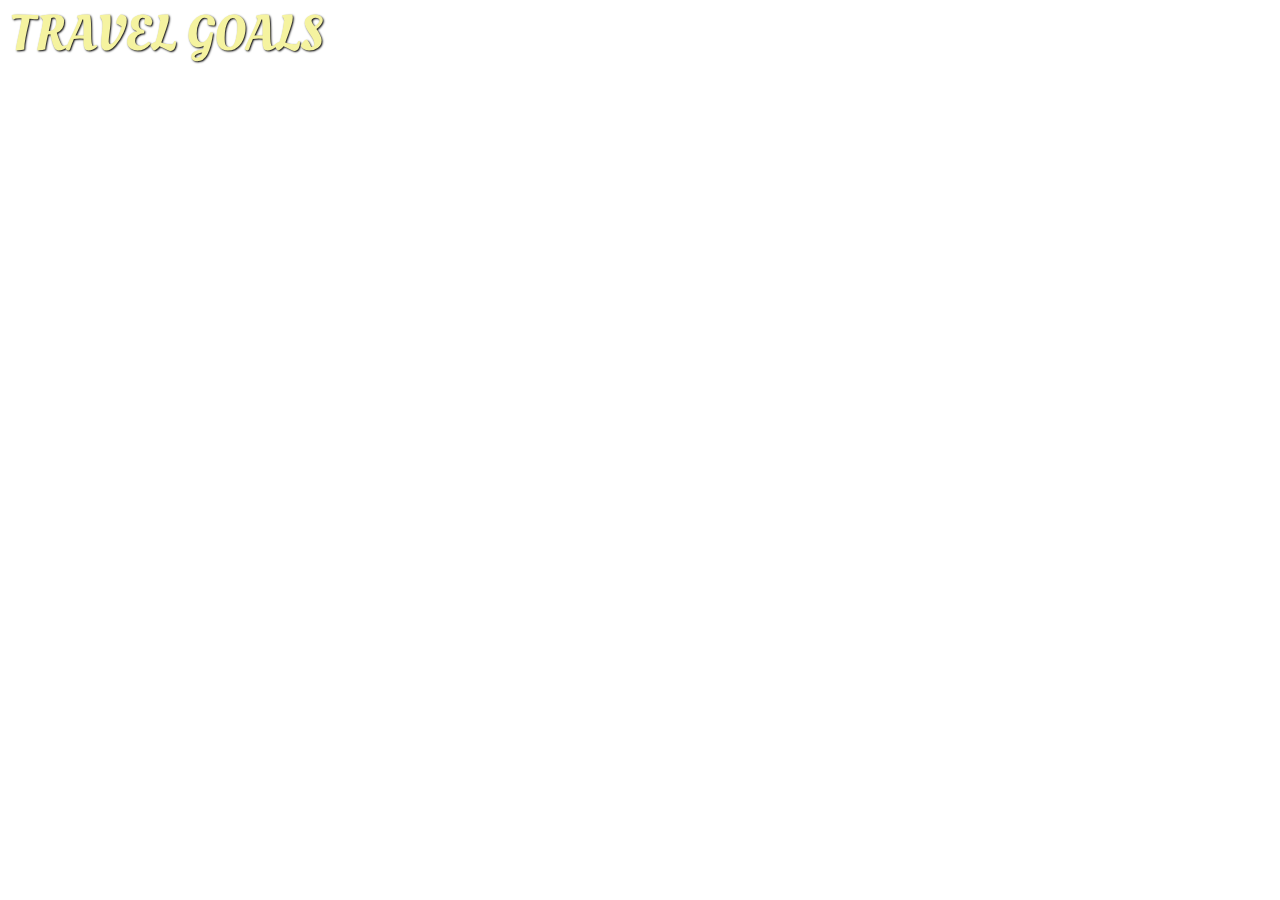
==== index.html @ 05132734 "Update logo" ====
<!DOCTYPE html>
<html lang="mx-ES">
<head>
    <meta charset="UTF-8">
    <link
      href="https://fonts.googleapis.com/css2?family=Raleway:wght@700&family=Oleo+Script:wght@700&family=Quicksand:wght@300;500;700&display=swap"
      rel="stylesheet"
    />
    <link rel="stylesheet" href="/shared.css">
    <link rel="stylesheet" href="/styles.css">
    <title>Travel Goals</title>
</head>
<body>
    <header>
        <div id="page-logo">
            <a href="/index.html">Travel Goals</a>
        </div>
        
        <nav>

        </nav>
    </header>
    <main>
        <section></section>
        <section></section>
    </main>
    <footer>

    </footer>
</body>
</html>
---- shared.css ----
body{
    font-family: "Quicksand", sans-serif;
    margin: 0;
}
#page-logo a{
 padding: 10px;
 font-family: "Oleo Script", sans-serif;
 color: rgb(245, 243, 160);
 font-size: 50px;
 text-decoration: none;
 text-transform: uppercase;
 text-shadow: 1px 1px 2px rgb(0, 0, 0);
}
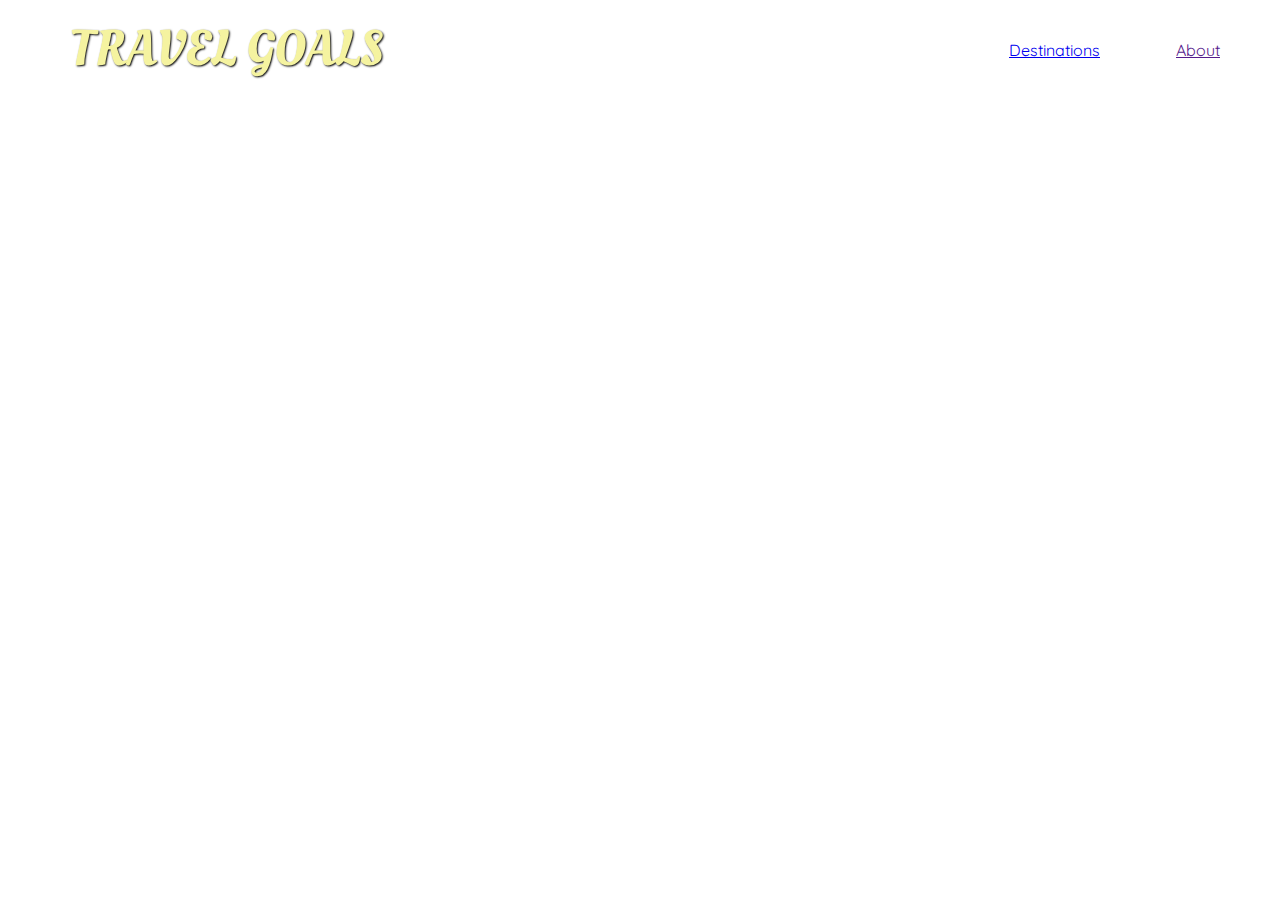
==== commit 70d2f9b7: "update nav" ====
--- a/index.html
+++ b/index.html
@@ -11,13 +11,15 @@
     <title>Travel Goals</title>
 </head>
 <body>
-    <header>
+    <header id="Container">
         <div id="page-logo">
             <a href="/index.html">Travel Goals</a>
         </div>
-        
         <nav>
-
+            <ul>
+                <li><a href="/places.html">Destinations</a></li>
+                <li><a href="">About</a></li>
+            </ul>
         </nav>
     </header>
     <main>
--- a/shared.css
+++ b/shared.css
@@ -2,6 +2,14 @@
     font-family: "Quicksand", sans-serif;
     margin: 0;
 }
+#Container{
+    display: flex;
+    align-items: center;
+    justify-content: space-between;
+    padding: 15px 60px;
+
+}
+
 #page-logo a{
  padding: 10px;
  font-family: "Oleo Script", sans-serif;
@@ -10,4 +18,17 @@
  text-decoration: none;
  text-transform: uppercase;
  text-shadow: 1px 1px 2px rgb(0, 0, 0);
+}
+
+header ul{
+    list-style: none;
+    margin: 0;
+    padding: 0;
+    display: flex;
+    justify-content: flex-end;
+}
+header li{
+    width: 100px;
+    text-align: right;
+    margin-left: 20px;
 }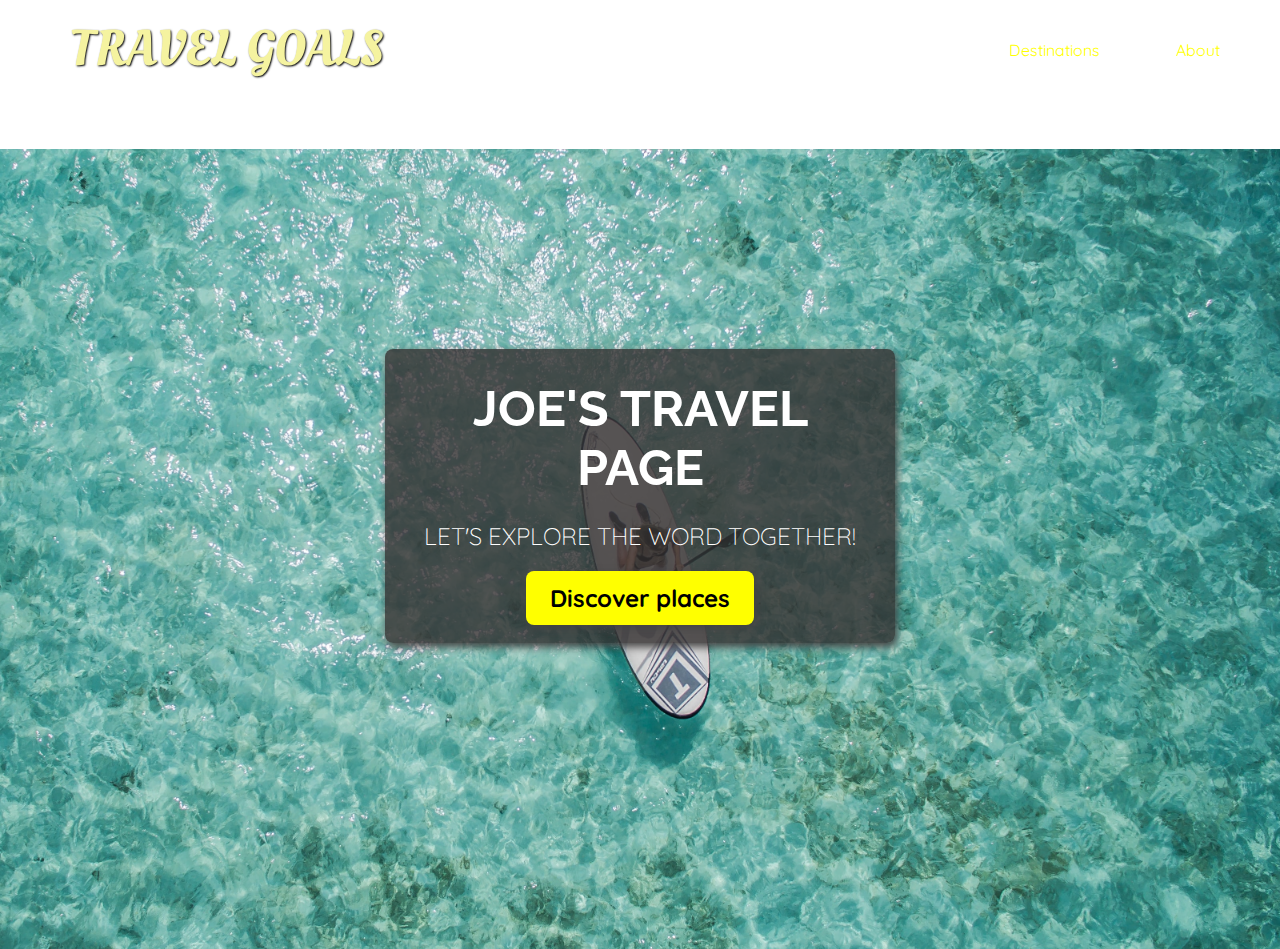
==== commit 0ce2f986: "update section hero" ====
--- a/index.html
+++ b/index.html
@@ -1,15 +1,16 @@
 <!DOCTYPE html>
 <html lang="mx-ES">
+
 <head>
     <meta charset="UTF-8">
     <link
-      href="https://fonts.googleapis.com/css2?family=Raleway:wght@700&family=Oleo+Script:wght@700&family=Quicksand:wght@300;500;700&display=swap"
-      rel="stylesheet"
-    />
+        href="https://fonts.googleapis.com/css2?family=Raleway:wght@700&family=Oleo+Script:wght@700&family=Quicksand:wght@300;500;700&display=swap"
+        rel="stylesheet" />
     <link rel="stylesheet" href="/shared.css">
     <link rel="stylesheet" href="/styles.css">
     <title>Travel Goals</title>
 </head>
+
 <body>
     <header id="Container">
         <div id="page-logo">
@@ -23,11 +24,18 @@
         </nav>
     </header>
     <main>
-        <section></section>
-        <section></section>
+        <section id="hero">
+            <div id="hero-container">
+                <h1>Joe's Travel Page</h1>
+                <p>Let's explore the word together!</p>
+                <a href="/places.html">Discover places</a>
+            </div>
+        </section>
+        <section id="highlights"></section>
     </main>
     <footer>
 
     </footer>
 </body>
+
 </html>--- a/shared.css
+++ b/shared.css
@@ -26,9 +26,15 @@
     padding: 0;
     display: flex;
     justify-content: flex-end;
+    
 }
 header li{
     width: 100px;
     text-align: right;
     margin-left: 20px;
+}
+
+header li a{
+    text-decoration: none;
+    color: yellow;
 }--- a/styles.css
+++ b/styles.css
@@ -0,0 +1,51 @@
+#hero{
+    height: 800px;
+    background-image: url("/assets/images/ocean.jpg");
+    background-position: center;
+    background-size: cover;
+}
+main{
+    text-align: center;
+    }
+
+#hero-container{
+    width: 450px;
+    margin: 50px auto 0 auto;
+    background-color: rgba(51, 47, 47, 0.8);
+    box-shadow: 2px 4px 8px rgb(68, 67, 67);
+    border-radius: 8px;
+    padding: 30px;
+    position: relative;
+    top: 200px;
+}
+
+#hero-container h1{
+   color: white;
+   text-transform: uppercase;
+   font-size: 50px;
+   font-family: "Raleway", sans-serif;
+   margin: 0;
+}
+
+#hero-container p{
+    color: white;
+    text-transform: uppercase;
+    font-size: 24px;
+    font-weight: 300;
+    margin-bottom: 32px;
+}
+
+#hero-container a{
+    padding: 12px 24px;
+    border-radius: 8px;
+    box-shadow: 2px 3px 8px rgb(68, 67, 67);
+    color: black;
+    font-size: 24px;
+    font-weight: 700;
+    background-color: yellow;
+    text-decoration: none;
+}
+
+#hero-container a:hover{
+    background-color: rgb(255, 238, 0);
+}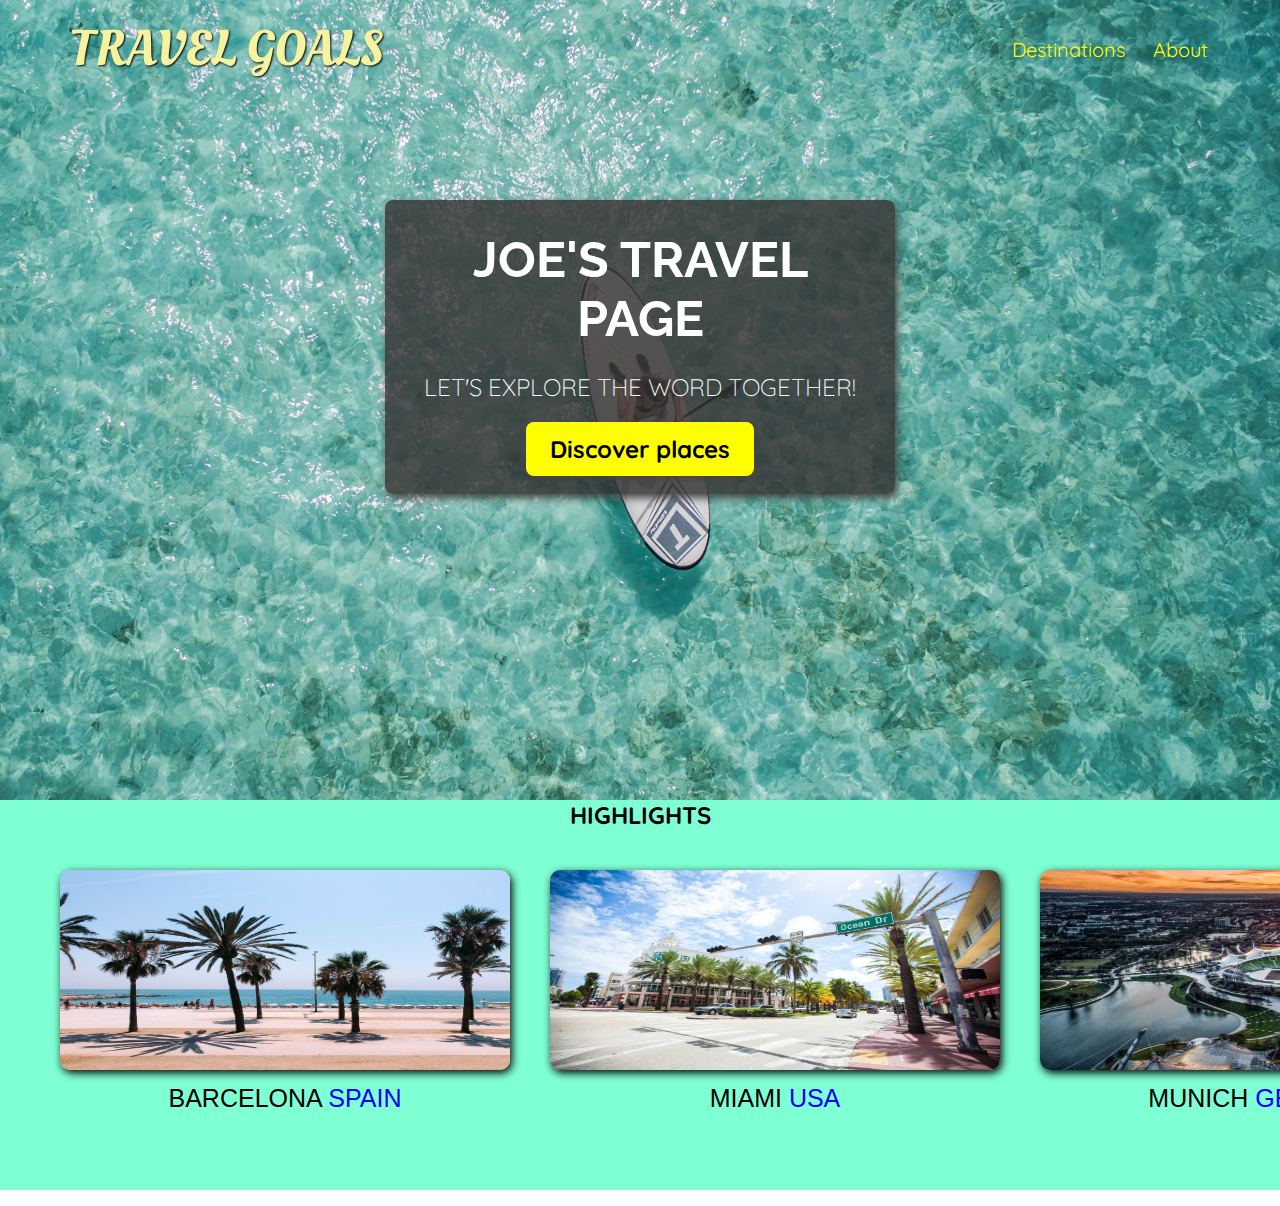
==== commit 9a2c9474: "update highlights" ====
--- a/index.html
+++ b/index.html
@@ -31,7 +31,16 @@
                 <a href="/places.html">Discover places</a>
             </div>
         </section>
-        <section id="highlights"></section>
+        <section id="highlights">
+            <h2>highlights</h2>
+            <ul>
+                <li><img src="/assets/images/places/barcelona.jpg" alt="Barcelona">
+                <p>Barcelona <a href="">Spain</a></p>
+                </li>
+                <li><img src="/assets/images/places/miami.jpg" alt="Miami"> <p> Miami <a href="">USA</a></p></li>
+                <li><img src="/assets/images/places/munich.jpg" alt="Munich"><p>Munich <a href="">Germany</a></p></li>
+            </ul>
+        </section>
     </main>
     <footer>
 
--- a/shared.css
+++ b/shared.css
@@ -1,13 +1,19 @@
 body{
     font-family: "Quicksand", sans-serif;
     margin: 0;
+
 }
 #Container{
     display: flex;
     align-items: center;
     justify-content: space-between;
     padding: 15px 60px;
-
+    position: absolute;
+    top: 0;
+    left: 0;
+    width: 100%;
+    box-sizing: border-box;
+    background-color: transparent;
 }
 
 #page-logo a{
@@ -37,4 +43,15 @@
 header li a{
     text-decoration: none;
     color: yellow;
-}+    font-size: 20px;
+    padding: 12px;
+    text-shadow: 1px 1px 2px rgba(0, 0, 0, 0.2);
+    border-radius: 6px;
+}
+
+header li a:hover{
+    color: rgb(77, 77, 77);
+    background-color: rgb(255, 251, 0);
+}
+
+
--- a/styles.css
+++ b/styles.css
@@ -1,16 +1,17 @@
-#hero{
+#hero {
     height: 800px;
     background-image: url("/assets/images/ocean.jpg");
     background-position: center;
     background-size: cover;
 }
-main{
+
+main {
     text-align: center;
-    }
+}
 
-#hero-container{
+#hero-container {
     width: 450px;
-    margin: 50px auto 0 auto;
+    margin: 0px auto 0 auto;
     background-color: rgba(51, 47, 47, 0.8);
     box-shadow: 2px 4px 8px rgb(68, 67, 67);
     border-radius: 8px;
@@ -19,15 +20,15 @@
     top: 200px;
 }
 
-#hero-container h1{
-   color: white;
-   text-transform: uppercase;
-   font-size: 50px;
-   font-family: "Raleway", sans-serif;
-   margin: 0;
+#hero-container h1 {
+    color: white;
+    text-transform: uppercase;
+    font-size: 50px;
+    font-family: "Raleway", sans-serif;
+    margin: 0;
 }
 
-#hero-container p{
+#hero-container p {
     color: white;
     text-transform: uppercase;
     font-size: 24px;
@@ -35,7 +36,7 @@
     margin-bottom: 32px;
 }
 
-#hero-container a{
+#hero-container a {
     padding: 12px 24px;
     border-radius: 8px;
     box-shadow: 2px 3px 8px rgb(68, 67, 67);
@@ -46,6 +47,56 @@
     text-decoration: none;
 }
 
-#hero-container a:hover{
+#hero-container a:hover {
     background-color: rgb(255, 238, 0);
+}
+
+#highlights {
+    width: 100%;
+    box-sizing: border-box;
+    background-color: aquamarine;
+    
+}
+
+#highlights ul {
+
+    display: flex;
+}
+
+#highlights li {
+    list-style: none;
+    margin: 20px;
+    height: 300px;
+}
+
+#highlights li img {
+    width: 450px;
+    border-radius: 10px;
+    height: 200px;
+    box-shadow: 2px 3px 8px rgb(0, 0, 0);
+}
+
+#highlights li a {
+    text-decoration: none;
+    color: blue;
+    font-size: 25px;
+    font-family: sans-serif;
+    font-weight: 300;
+    text-transform: uppercase;
+}
+
+#highlights li p {
+    text-decoration: none;
+    color: black;
+    font-size: 25px;
+    font-family: sans-serif;
+    font-weight: 300;
+    text-transform: uppercase;
+    margin: 10px;
+
+}
+
+#highlights h2 {
+    text-transform: uppercase;
+    margin-top: 0;
 }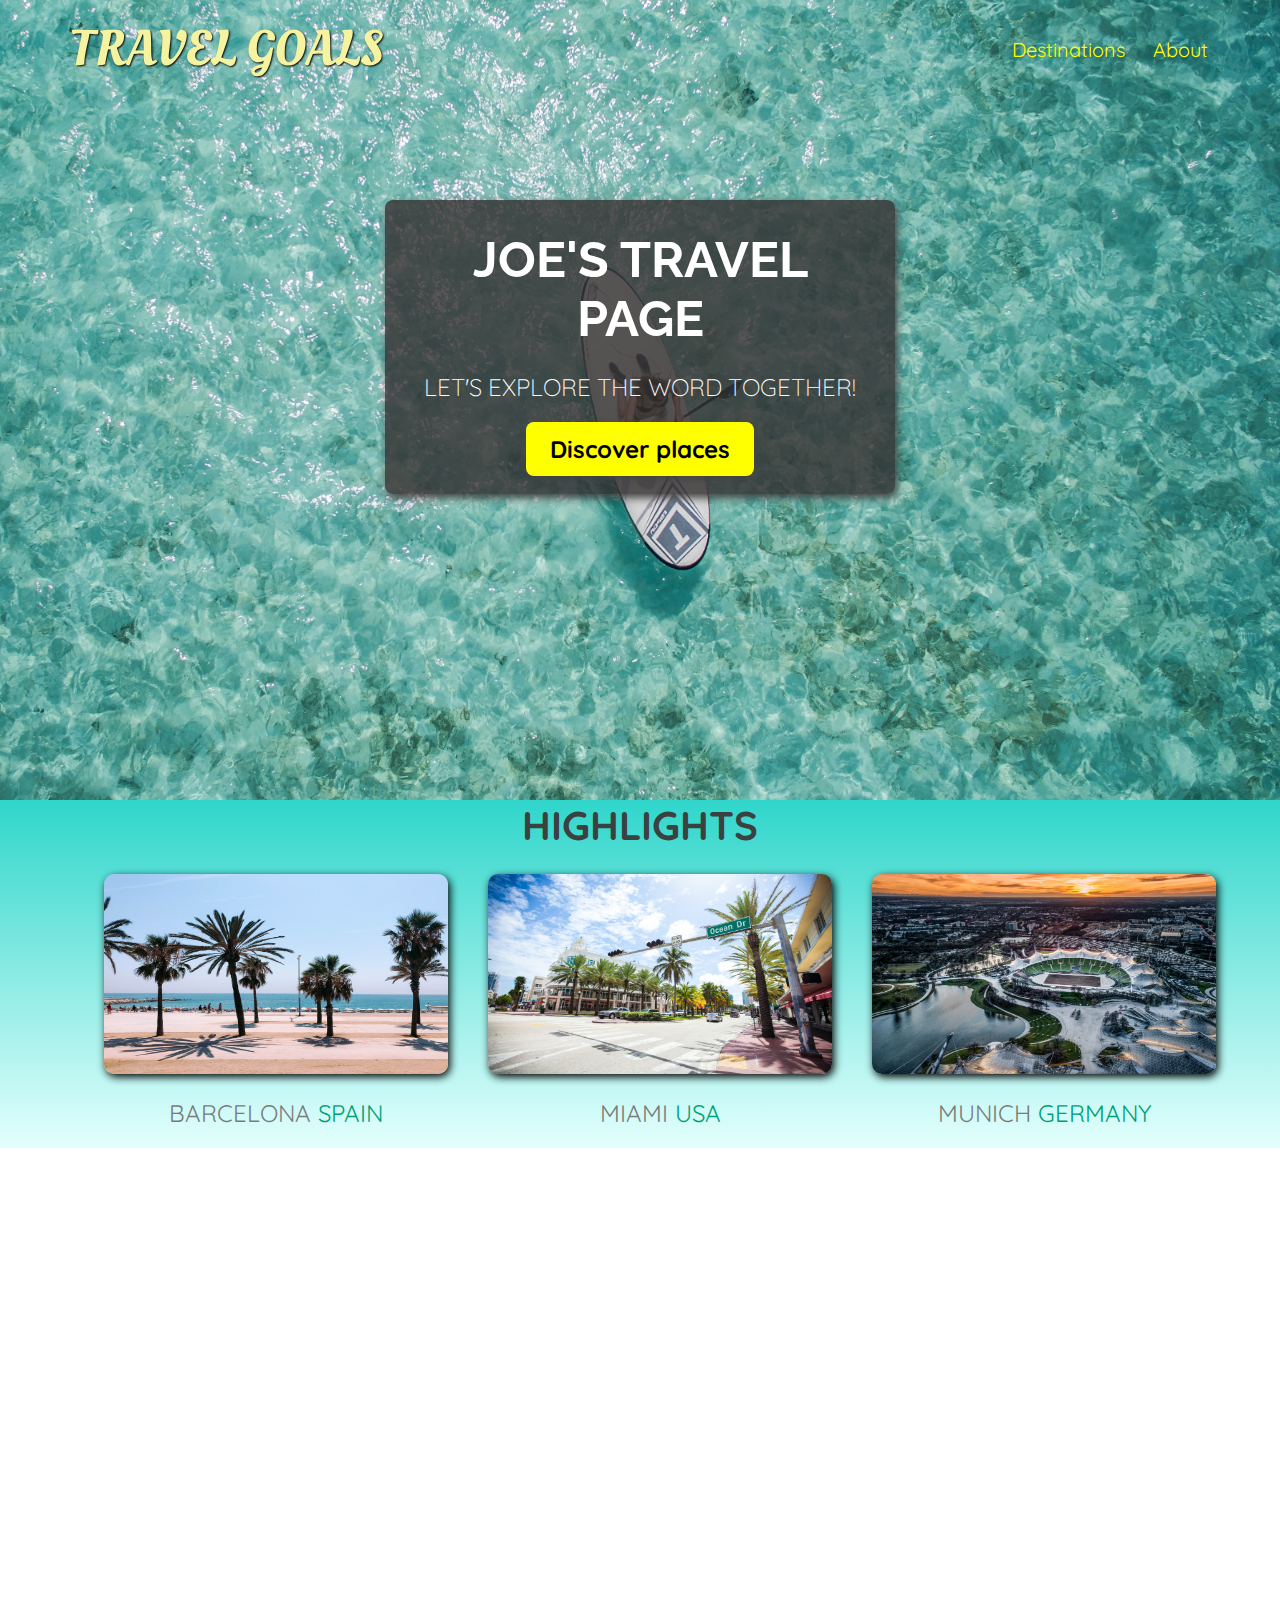
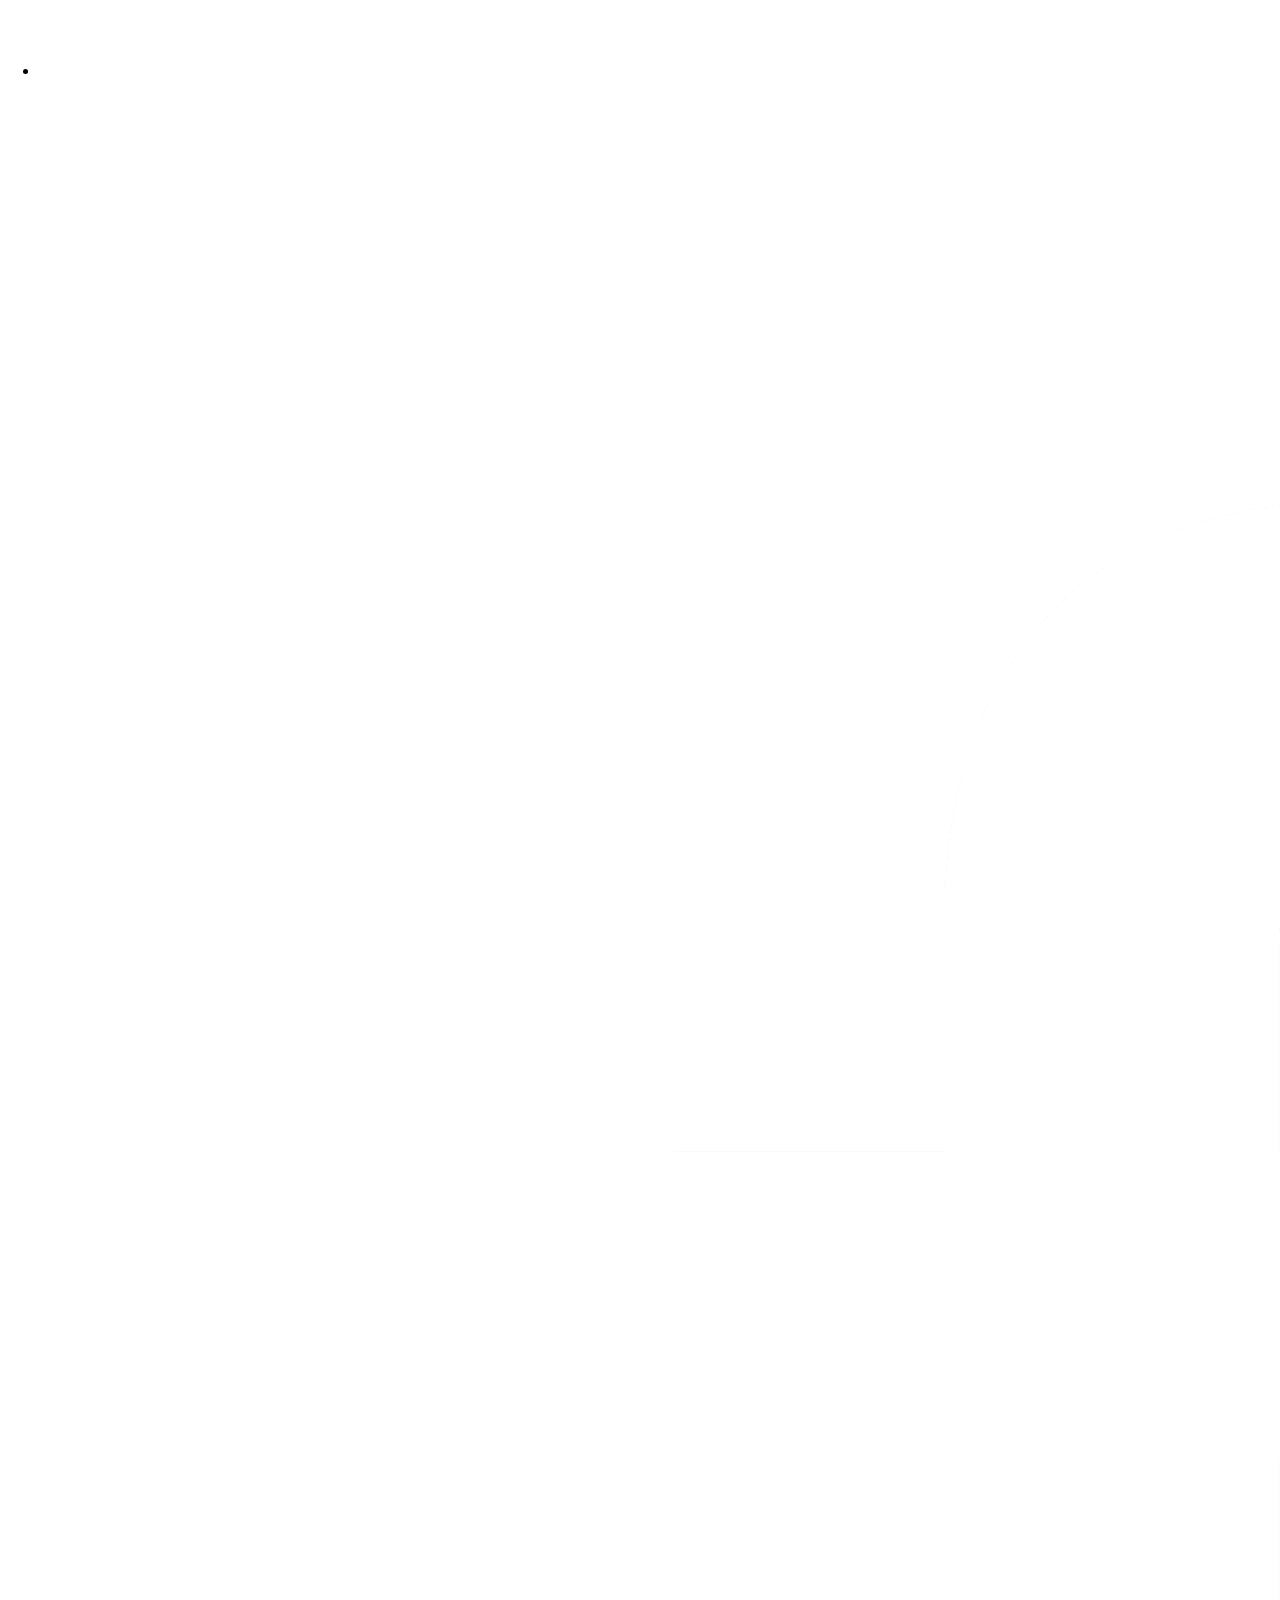
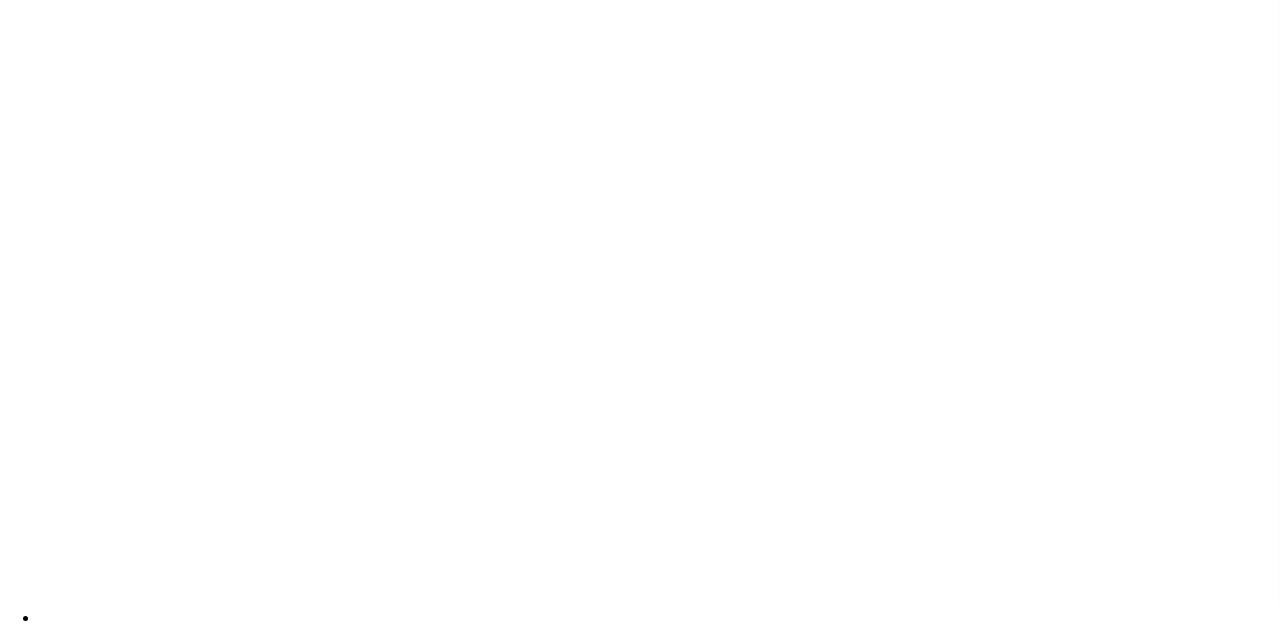
==== commit 8500351c: "Update index" ====
--- a/index.html
+++ b/index.html
@@ -35,14 +35,22 @@
             <h2>highlights</h2>
             <ul>
                 <li><img src="/assets/images/places/barcelona.jpg" alt="Barcelona">
-                <p>Barcelona <a href="">Spain</a></p>
+                    <p>Barcelona <a href="">Spain</a></p>
                 </li>
-                <li><img src="/assets/images/places/miami.jpg" alt="Miami"> <p> Miami <a href="">USA</a></p></li>
-                <li><img src="/assets/images/places/munich.jpg" alt="Munich"><p>Munich <a href="">Germany</a></p></li>
+                <li><img src="/assets/images/places/miami.jpg" alt="Miami">
+                    <p> Miami <a href="">USA</a></p>
+                </li>
+                <li><img src="/assets/images/places/munich.jpg" alt="Munich">
+                    <p>Munich <a href="">Germany</a></p>
+                </li>
             </ul>
         </section>
     </main>
     <footer>
+        <ul>
+            <li><a href="https://www.Instagram.com"><img src="/assets/images/icons/insta.png" alt="Instagram"></a></li>
+            <li><a href=""><img src="/assets/images/icons/facebook.png" alt="Facebook"></a></li>
+        </ul>
 
     </footer>
 </body>
--- a/styles.css
+++ b/styles.css
@@ -52,51 +52,51 @@
 }
 
 #highlights {
-    width: 100%;
-    box-sizing: border-box;
-    background-color: aquamarine;
-    
+   
+background: linear-gradient(0deg, rgb(227,255, 253), rgb(48, 214, 203));    
 }
 
 #highlights ul {
-
+   
     display: flex;
+    width: 90%;
+    margin: auto;
 }
 
 #highlights li {
+    width: 100%;
     list-style: none;
-    margin: 20px;
-    height: 300px;
+    margin: 0 20px;
 }
 
 #highlights li img {
-    width: 450px;
+    width: 100%;
     border-radius: 10px;
     height: 200px;
     box-shadow: 2px 3px 8px rgb(0, 0, 0);
+    object-fit: fill;
 }
 
 #highlights li a {
     text-decoration: none;
-    color: blue;
-    font-size: 25px;
-    font-family: sans-serif;
-    font-weight: 300;
+    color: rgb(0, 160, 117);
+    font-size: 24px;
     text-transform: uppercase;
 }
 
 #highlights li p {
     text-decoration: none;
-    color: black;
-    font-size: 25px;
-    font-family: sans-serif;
-    font-weight: 300;
+    color: rgb(124, 123, 123);
+    font-size: 24px;
     text-transform: uppercase;
-    margin: 10px;
+    margin: 20px 0;
 
 }
 
 #highlights h2 {
     text-transform: uppercase;
-    margin-top: 0;
+    font-size: 40px;
+    color: rgb(59, 65, 64);
+    margin-top:0;
+    margin-bottom: 24px;
 }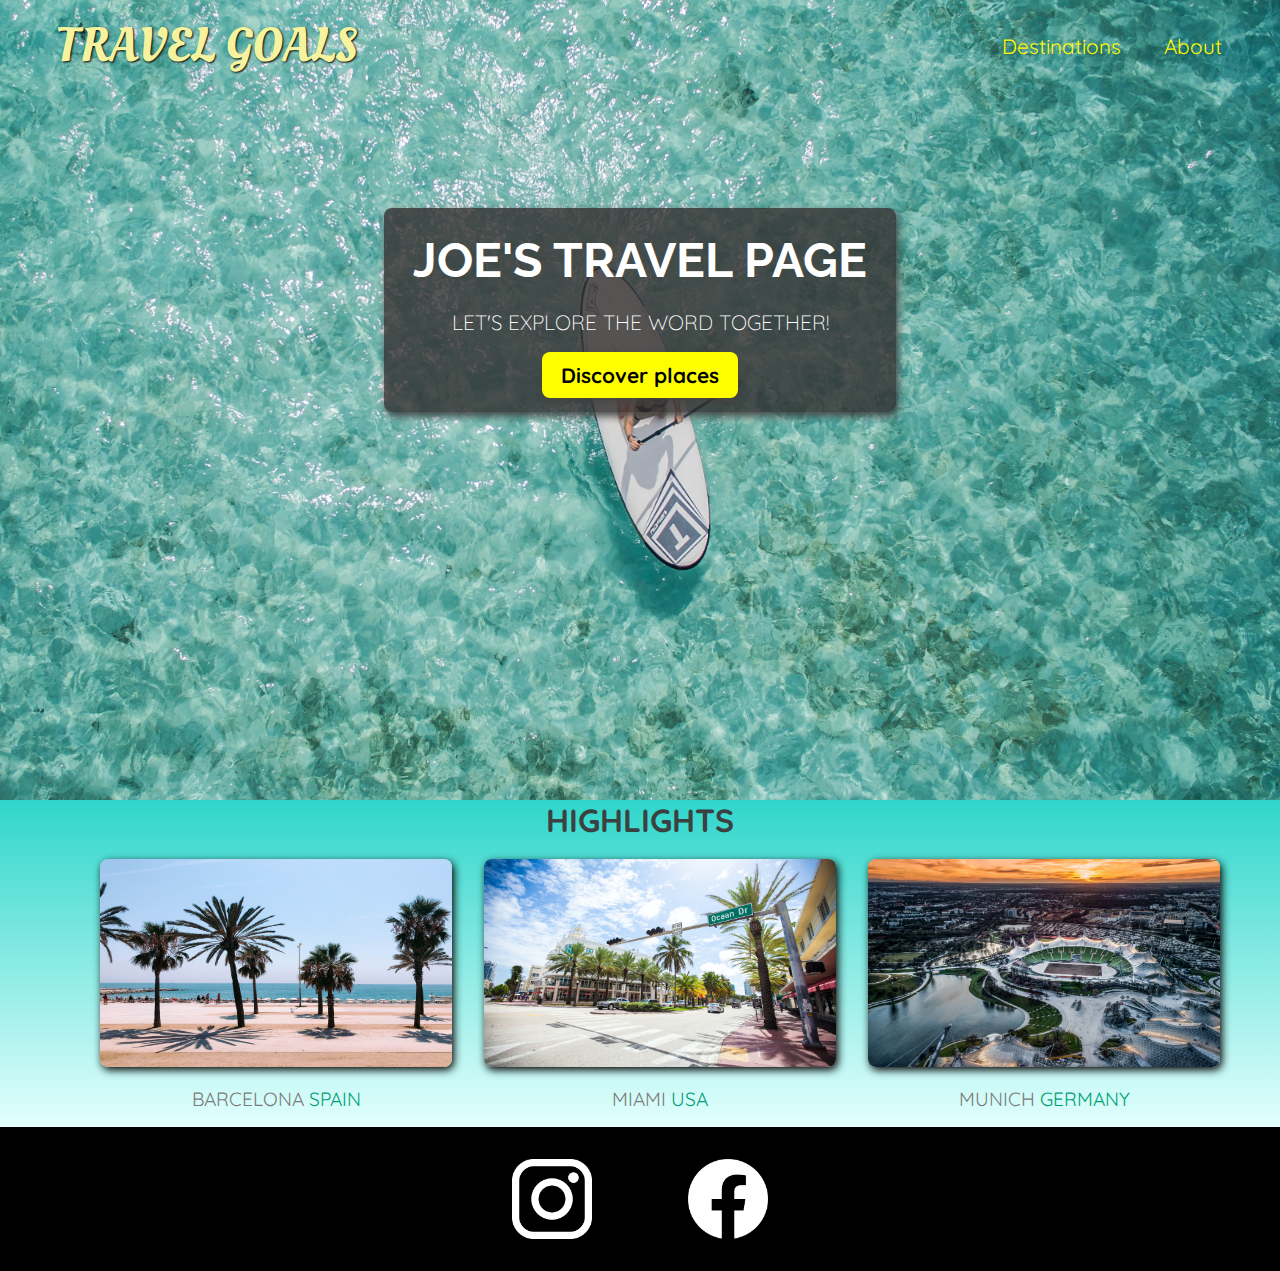
==== commit b7f28646: "Update Responsive-desing" ====
--- a/index.html
+++ b/index.html
@@ -1,58 +1,89 @@
 <!DOCTYPE html>
 <html lang="mx-ES">
+  <head>
+    <meta charset="UTF-8" />
+    <meta http-equiv="X-UA-Compatible" content="IE=edge">
+    <meta name="viewport" content="width=device-width, initial-scale=1.0">
+    <link
+      href="https://fonts.googleapis.com/css2?family=Raleway:wght@700&family=Oleo+Script:wght@700&family=Quicksand:wght@300;500;700&display=swap"
+      rel="stylesheet"
+    />
+    <link rel="stylesheet" href="/shared.css" />
+    <link rel="stylesheet" href="/styles.css" />
+    <title>Travel Goals</title>
+  </head>
 
-<head>
-    <meta charset="UTF-8">
-    <link
-        href="https://fonts.googleapis.com/css2?family=Raleway:wght@700&family=Oleo+Script:wght@700&family=Quicksand:wght@300;500;700&display=swap"
-        rel="stylesheet" />
-    <link rel="stylesheet" href="/shared.css">
-    <link rel="stylesheet" href="/styles.css">
-    <title>Travel Goals</title>
-</head>
-
-<body>
+  <body>
     <header id="Container">
-        <div id="page-logo">
-            <a href="/index.html">Travel Goals</a>
+      <div id="page-logo">
+        <a href="/index.html">Travel Goals</a>
+      </div>
+      <nav>
+        <ul>
+          <li><a href="/places.html">Destinations</a></li>
+          <li><a href="">About</a></li>
+        </ul>
+      </nav>
+      <a href="#side-drawer" class="menu-btn">
+        <span></span>
+        <span></span>
+        <span></span>
+      </a>
+    </header>
+    <aside id="side-drawer">
+      <header>
+        <a href="#" class="menu-btn">
+          <span></span>
+          <span></span>
+          <span></span>
+        </a>
+      </header>
+      <nav>
+        <ul>
+          <li><a href="/places.html">Destinations</a></li>
+          <li><a href="">About</a></li>
+        </ul>
+      </nav>
+    </aside>
+    <main>
+      <section id="hero">
+        <div id="hero-container">
+          <h1>Joe's Travel Page</h1>
+          <p>Let's explore the word together!</p>
+          <a href="/places.html">Discover places</a>
         </div>
-        <nav>
-            <ul>
-                <li><a href="/places.html">Destinations</a></li>
-                <li><a href="">About</a></li>
-            </ul>
-        </nav>
-    </header>
-    <main>
-        <section id="hero">
-            <div id="hero-container">
-                <h1>Joe's Travel Page</h1>
-                <p>Let's explore the word together!</p>
-                <a href="/places.html">Discover places</a>
-            </div>
-        </section>
-        <section id="highlights">
-            <h2>highlights</h2>
-            <ul>
-                <li><img src="/assets/images/places/barcelona.jpg" alt="Barcelona">
-                    <p>Barcelona <a href="">Spain</a></p>
-                </li>
-                <li><img src="/assets/images/places/miami.jpg" alt="Miami">
-                    <p> Miami <a href="">USA</a></p>
-                </li>
-                <li><img src="/assets/images/places/munich.jpg" alt="Munich">
-                    <p>Munich <a href="">Germany</a></p>
-                </li>
-            </ul>
-        </section>
+      </section>
+      <section id="highlights">
+        <h2>highlights</h2>
+        <ul>
+          <li>
+            <img src="/assets/images/places/barcelona.jpg" alt="Barcelona" />
+            <p>Barcelona <a href="">Spain</a></p>
+          </li>
+          <li>
+            <img src="/assets/images/places/miami.jpg" alt="Miami" />
+            <p>Miami <a href="">USA</a></p>
+          </li>
+          <li>
+            <img src="/assets/images/places/munich.jpg" alt="Munich" />
+            <p>Munich <a href="">Germany</a></p>
+          </li>
+        </ul>
+      </section>
     </main>
     <footer>
-        <ul>
-            <li><a href="https://www.Instagram.com"><img src="/assets/images/icons/insta.png" alt="Instagram"></a></li>
-            <li><a href=""><img src="/assets/images/icons/facebook.png" alt="Facebook"></a></li>
-        </ul>
-
+      <ul>
+        <li>
+          <a href="https://www.Instagram.com"
+            ><img src="/assets/images/icons/insta.png" alt="Instagram"
+          /></a>
+        </li>
+        <li>
+          <a href=""
+            ><img src="/assets/images/icons/facebook.png" alt="Facebook"
+          /></a>
+        </li>
+      </ul>
     </footer>
-</body>
-
-</html>+  </body>
+</html>
--- a/shared.css
+++ b/shared.css
@@ -1,57 +1,132 @@
-body{
-    font-family: "Quicksand", sans-serif;
-    margin: 0;
-
+body {
+  font-family: "Quicksand", sans-serif;
+  margin: 0;
 }
-#Container{
-    display: flex;
-    align-items: center;
-    justify-content: space-between;
-    padding: 15px 60px;
-    position: absolute;
-    top: 0;
-    left: 0;
-    width: 100%;
-    box-sizing: border-box;
-    background-color: transparent;
+#Container {
+  display: flex;
+  align-items: center;
+  justify-content: space-between;
+  padding: 0.8rem 3rem;
+  position: absolute;
+  top: 0;
+  left: 0;
+  width: 100%;
+  box-sizing: border-box;
+  background-color: transparent;
 }
 
-#page-logo a{
- padding: 10px;
- font-family: "Oleo Script", sans-serif;
- color: rgb(245, 243, 160);
- font-size: 50px;
- text-decoration: none;
- text-transform: uppercase;
- text-shadow: 1px 1px 2px rgb(0, 0, 0);
+#page-logo a {
+  padding: .5rem;
+  font-family: "Oleo Script", sans-serif;
+  color: rgb(245, 243, 160);
+  font-size: 3rem;
+  text-decoration: none;
+  text-transform: uppercase;
+  text-shadow: 1px 1px 2px rgb(0, 0, 0);
+}
+.menu-btn{
+  width: 3rem;
+  height: 3rem;
+  display: flex;
+  flex-direction: column;
+  justify-content: space-around;
+  display: none;
 }
 
-header ul{
-    list-style: none;
-    margin: 0;
-    padding: 0;
-    display: flex;
-    justify-content: flex-end;
-    
-}
-header li{
-    width: 100px;
-    text-align: right;
-    margin-left: 20px;
+.menu-btn span{
+  width: 100%;
+  height: 3px;
+  background-color: black;
 }
 
-header li a{
-    text-decoration: none;
-    color: yellow;
-    font-size: 20px;
-    padding: 12px;
-    text-shadow: 1px 1px 2px rgba(0, 0, 0, 0.2);
-    border-radius: 6px;
+header ul {
+  list-style: none;
+  margin: 0;
+  padding: 0;
+  display: flex;
+  justify-content: flex-end;
+}
+header li {
+  width: 7rem;
+  text-align: right;
+  margin-left: 1rem;
 }
 
-header li a:hover{
-    color: rgb(77, 77, 77);
-    background-color: rgb(255, 251, 0);
+header li a {
+  text-decoration: none;
+  color: yellow;
+  font-size: 1.3rem;
+  padding: .6rem;
+  text-shadow: 1px 1px 2px rgba(0, 0, 0, 0.2);
+  border-radius: 6px;
 }
 
+header li a:hover {
+  color: rgb(77, 77, 77);
+  background-color: rgb(255, 251, 0);
+}
+#side-drawer{
+  width: 100%;
+  height: 100%;
+  background-color: rgb(29, 26, 27);
+  position: fixed;
+  top: 0;
+  left: 0;
+  display: none;
+}
 
+#side-drawer:target{
+  display: block;
+  z-index: 1;
+}
+
+#side-drawer ul{
+  list-style: none;
+  margin: 0;
+  padding: 1rem 1rem;
+  display: flex;
+  flex-direction: column;
+  align-items: center;
+}
+
+#side-drawer li{
+  padding: .5rem;
+}
+#side-drawer a{
+  color: rgb(253, 239, 213);
+  font-size: 2rem;
+  text-decoration: none;
+}
+#side-drawer header{
+ height: 5rem;
+ display: flex;
+ justify-content: flex-end;
+ padding: 0 5%;
+}
+
+footer {
+  background-color: black;
+  display: flex;
+  align-items: center;
+}
+#footer-section {
+  width: 100%;
+  text-align: center;
+}
+footer ul {
+  list-style: none;
+  margin: auto;
+  display: flex;
+  justify-content: center;
+  padding: 2rem;
+}
+footer li {
+  margin: 0 3rem;
+  width: 5rem;
+  height: 5rem;
+}
+
+footer li img {
+  height: 100%;
+  width: 100%;
+}
--- a/styles.css
+++ b/styles.css
@@ -1,5 +1,5 @@
 #hero {
-    height: 800px;
+    height: 50rem;
     background-image: url("/assets/images/ocean.jpg");
     background-position: center;
     background-size: cover;
@@ -10,20 +10,20 @@
 }
 
 #hero-container {
-    width: 450px;
+    width: 29rem;
     margin: 0px auto 0 auto;
     background-color: rgba(51, 47, 47, 0.8);
     box-shadow: 2px 4px 8px rgb(68, 67, 67);
     border-radius: 8px;
-    padding: 30px;
+    padding: 1.5rem;
     position: relative;
-    top: 200px;
+    top: 13rem;
 }
 
 #hero-container h1 {
     color: white;
     text-transform: uppercase;
-    font-size: 50px;
+    font-size: 3rem;
     font-family: "Raleway", sans-serif;
     margin: 0;
 }
@@ -31,17 +31,17 @@
 #hero-container p {
     color: white;
     text-transform: uppercase;
-    font-size: 24px;
+    font-size: 1.3rem;
     font-weight: 300;
-    margin-bottom: 32px;
+    margin-bottom: 1.7rem;
 }
 
 #hero-container a {
-    padding: 12px 24px;
+    padding: .6rem 1.2rem;
     border-radius: 8px;
     box-shadow: 2px 3px 8px rgb(68, 67, 67);
     color: black;
-    font-size: 24px;
+    font-size: 1.3rem;
     font-weight: 700;
     background-color: yellow;
     text-decoration: none;
@@ -66,13 +66,13 @@
 #highlights li {
     width: 100%;
     list-style: none;
-    margin: 0 20px;
+    margin: 0 1rem;
 }
 
 #highlights li img {
     width: 100%;
-    border-radius: 10px;
-    height: 200px;
+    border-radius: .5rem;
+    height: 13rem;
     box-shadow: 2px 3px 8px rgb(0, 0, 0);
     object-fit: fill;
 }
@@ -80,23 +80,57 @@
 #highlights li a {
     text-decoration: none;
     color: rgb(0, 160, 117);
-    font-size: 24px;
+    font-size: 1.2rem;
     text-transform: uppercase;
 }
 
 #highlights li p {
     text-decoration: none;
     color: rgb(124, 123, 123);
-    font-size: 24px;
+    font-size: 1.2rem;
     text-transform: uppercase;
-    margin: 20px 0;
+    margin: 1rem 0;
 
 }
 
 #highlights h2 {
     text-transform: uppercase;
-    font-size: 40px;
+    font-size: 2rem;
     color: rgb(59, 65, 64);
     margin-top:0;
-    margin-bottom: 24px;
-}+    margin-bottom: 1.2rem;
+}
+@media (max-width: 48rem) {
+    header nav{
+      display: none;
+    }
+    .menu-btn{
+      display: flex;
+    }
+    #page-logo a{
+      font-size: 1.5rem;
+    }
+    main ul {
+      grid-template-columns: 100%;
+    }
+    main li {
+      grid-column: 1/3;
+    }
+    .item-content h2 {
+      font-size: 1rem;
+    }
+    .item-content p {
+      font-size: 0.8rem;
+    }
+    main li img {
+      width: 12rem;
+      height: 100%;
+      border-top-left-radius: 6px;
+      border-bottom-left-radius: 6px;
+      object-fit: fill;
+    }
+    .actions a{
+      font-size: .8rem;
+    }
+  }
+  